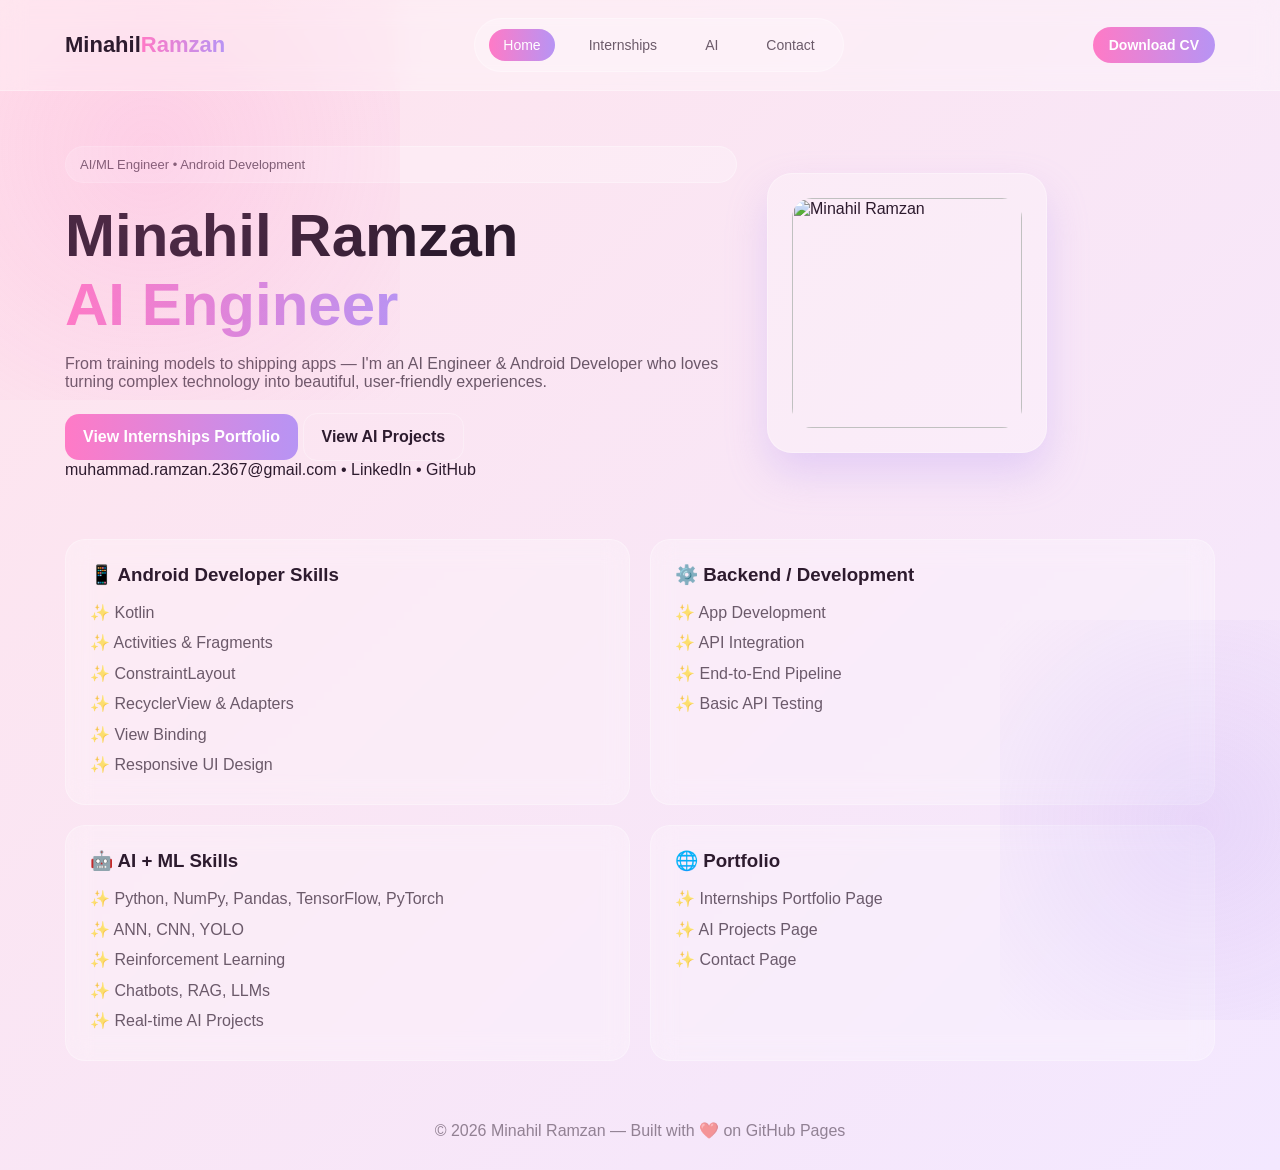
==== index.html @ 7b2426ee "Add files via upload" ====
<html lang="en">
<head>
  <meta charset="UTF-8" />
  <meta name="viewport" content="width=device-width, initial-scale=1.0" />
  <title>Minahil Ramzan | AI Engineer</title>
  <link rel="stylesheet" href="style.css" />
</head>

<body>

<!-- NAVBAR -->
<header class="header">
  <div class="nav container">
    <div class="logo">Minahil<span>Ramzan</span></div>

    <nav class="nav-links">
      <a class="active" href="index.html">Home</a>
      <a href="qa.html">Internships</a>
      <a href="ai.html">AI</a>
      <a href="contact.html">Contact</a>
    </nav>

<a class="btn small" href="MinahilRamzanCV.pdf" target="_blank">Download CV</a>  </div>
</header>

<!-- HERO -->
<main class="container">
  <section class="hero">

    <!-- LEFT -->
    <div class="hero-left">
      <p class="tag">AI/ML Engineer • Android Development</p>

      <h1>
        Minahil Ramzan<br />
        <span>AI Engineer</span>
      </h1>

      <p class="subtitle">
        From training models to shipping apps — I'm an AI Engineer & Android Developer who loves turning complex technology into beautiful, user-friendly experiences.
      </p>

      <div class="hero-actions">
        <a class="btn" href="qa.html">View Internships Portfolio</a>
        <a class="btn ghost" href="ai.html">View AI Projects</a>
      </div>

      <div class="hero-links">
        <a href="mailto:muhammad.ramzan.2367@gmail.com">muhammad.ramzan.2367@gmail.com</a>
        <span>•</span>
        <a href="https://www.linkedin.com/in/minahil-ramzan-585931273/" target="_blank">LinkedIn</a>
        <span>•</span>
        <a href="https://github.com/muhammadramzan2367-aiengineer" target="_blank">GitHub</a>
      </div>
    </div>

    <!-- RIGHT -->
    <div class="hero-right">
      <div class="profile-card">
        <img src="Profile.png" alt="Minahil Ramzan" class="profile-img" />
      </div>
    </div>

  </section>

  <!-- FEATURE CARDS -->
  <section class="grid">

    <div class="card">
      <h3>📱 Android Developer Skills</h3>
      <ul>
        <li>Kotlin</li>
        <li>Activities & Fragments</li>
        <li>ConstraintLayout</li>
        <li>RecyclerView & Adapters</li>
        <li>View Binding</li>
        <li>Responsive UI Design</li>
      </ul>
    </div>

    <div class="card">
      <h3>⚙️ Backend / Development</h3>
      <ul>
        <li>App Development</li>
        <li>API Integration</li>
        <li>End-to-End Pipeline</li>
        <li>Basic API Testing</li>
      </ul>
    </div>

    <div class="card">
      <h3>🤖 AI + ML Skills</h3>
      <ul>
        <li>Python, NumPy, Pandas, TensorFlow, PyTorch</li>
        <li>ANN, CNN, YOLO</li>
        <li>Reinforcement Learning</li>
        <li>Chatbots, RAG, LLMs</li>
        <li>Real-time AI Projects</li>
      </ul>
    </div>

    <div class="card">
      <h3>🌐 Portfolio</h3>
      <ul>
        <li>Internships Portfolio Page</li>
        <li>AI Projects Page</li>
        <li>Contact Page</li>
      </ul>
    </div>

  </section>

</main>

<!-- FOOTER -->
<footer class="footer">
  <p>© 2026 Minahil Ramzan — Built with ❤️ on GitHub Pages</p>
</footer>

</body>
</html>
---- style.css ----
*{
  margin: 0;
  padding: 0;
  box-sizing: border-box;
  font-family: 'Poppins', sans-serif;
}

:root{
  --bg: #fff0f6;
  --card: rgba(255,255,255,0.25);
  --border: rgba(255,255,255,0.3);

  --text: #2d1b2e;
  --muted: rgba(45,27,46,0.7);
  --muted2: rgba(45,27,46,0.5);

  --accent1: #ff7ac6;   /* pink */
  --accent2: #b794f4;   /* purple */
}

body{
  background: linear-gradient(135deg, #ffe4ec, #f3e8ff);
  color: var(--text);
  min-height: 100vh;
  overflow-x: hidden;
}

/* FLOATING BG ANIMATION */
body::before{
  content: "";
  position: fixed;
  width: 500px;
  height: 500px;
  background: radial-gradient(circle, #ff7ac6, transparent);
  top: -100px;
  left: -100px;
  opacity: 0.2;
  animation: float 8s infinite alternate;
}

body::after{
  content: "";
  position: fixed;
  width: 400px;
  height: 400px;
  background: radial-gradient(circle, #b794f4, transparent);
  bottom: -120px;
  right: -120px;
  opacity: 0.2;
  animation: float 10s infinite alternate;
}

@keyframes float{
  from{ transform: translateY(0px); }
  to{ transform: translateY(40px); }
}

a{
  color: inherit;
  text-decoration: none;
}

.container{
  width: 90%;
  max-width: 1150px;
  margin: 0 auto;
}

/* HEADER */
.header{
  position: sticky;
  top: 0;
  z-index: 1000;
  background: rgba(255,255,255,0.3);
  backdrop-filter: blur(12px);
  border-bottom: 1px solid var(--border);
}

.nav{
  display: flex;
  align-items: center;
  justify-content: space-between;
  padding: 18px 0;
}

.logo{
  font-size: 22px;
  font-weight: 800;
}

.logo span{
  background: linear-gradient(90deg, var(--accent1), var(--accent2));
  -webkit-background-clip: text;
  -webkit-text-fill-color: transparent;
}

/* NAV */
.nav-links{
  display: flex;
  gap: 20px;
  background: var(--card);
  border: 1px solid var(--border);
  padding: 10px 14px;
  border-radius: 999px;
}

.nav-links a{
  font-size: 14px;
  color: var(--muted);
  padding: 8px 14px;
  border-radius: 999px;
  transition: 0.3s;
}

.nav-links a:hover{
  background: rgba(255,255,255,0.4);
  color: var(--text);
}

.nav-links a.active{
  background: linear-gradient(90deg, var(--accent1), var(--accent2));
  color: white;
}

/* BUTTON */
.btn{
  display: inline-block;
  padding: 14px 18px;
  border-radius: 14px;
  background: linear-gradient(90deg, var(--accent1), var(--accent2));
  color: white;
  font-weight: 700;
  border: none;
  transition: 0.3s;
}

.btn:hover{
  transform: translateY(-4px) scale(1.03);
  box-shadow: 0 10px 25px rgba(255,122,198,0.4);
}

.btn.ghost{
  background: transparent;
  border: 1px solid var(--border);
  color: var(--text);
}

.btn.small{
  padding: 10px 16px;
  border-radius: 999px;
  font-size: 14px;
}

/* HERO */
.hero{
  display: grid;
  grid-template-columns: 1.2fr 0.8fr;
  gap: 30px;
  padding: 55px 0 30px;
  align-items: center;
}

.tag{
  background: var(--card);
  border: 1px solid var(--border);
  padding: 10px 14px;
  border-radius: 999px;
  font-size: 13px;
  color: var(--muted);
  margin-bottom: 18px;
}

.hero h1{
  font-size: 60px;
  margin-bottom: 16px;
  animation: fadeUp 1s ease;
}

.hero h1 span{
  background: linear-gradient(90deg, var(--accent1), var(--accent2));
  -webkit-background-clip: text;
  -webkit-text-fill-color: transparent;
}

.subtitle{
  font-size: 16px;
  color: var(--muted);
  margin-bottom: 22px;
  animation: fadeUp 1.2s ease;
}

@keyframes fadeUp{
  from{
    opacity: 0;
    transform: translateY(20px);
  }
  to{
    opacity: 1;
    transform: translateY(0);
  }
}

/* PROFILE */
.profile-card{
  width: 280px;
  height: 280px;
  border-radius: 25px;
  background: var(--card);
  border: 1px solid var(--border);
  display: flex;
  justify-content: center;
  align-items: center;
  box-shadow: 0 20px 40px rgba(183,148,244,0.3);
  animation: floatCard 4s ease-in-out infinite;
}

@keyframes floatCard{
  0%,100%{ transform: translateY(0); }
  50%{ transform: translateY(-10px); }
}

.profile-img{
  width: 230px;
  height: 230px;
  border-radius: 20px;
  object-fit: cover;
}

/* GRID */
.grid{
  display: grid;
  grid-template-columns: repeat(2, 1fr);
  gap: 20px;
  padding: 30px 0;
}

.card{
  background: var(--card);
  border: 1px solid var(--border);
  backdrop-filter: blur(12px);
  border-radius: 20px;
  padding: 24px;
  transition: 0.4s;
  position: relative;
  overflow: hidden;
}

.card::before{
  content: "";
  position: absolute;
  width: 100%;
  height: 100%;
  background: linear-gradient(120deg, transparent, rgba(255,255,255,0.4), transparent);
  left: -100%;
  transition: 0.5s;
}

.card:hover::before{
  left: 100%;
}

.card:hover{
  transform: translateY(-8px) scale(1.02);
  box-shadow: 0 20px 40px rgba(255,122,198,0.3);
}

.card h3{
  margin-bottom: 12px;
}

.card ul{
  list-style: none;
  color: var(--muted);
  line-height: 1.9;
}

.card ul li::before{
  content: "✨ ";
}

/* FOOTER */
.footer{
  text-align: center;
  padding: 30px;
  color: var(--muted2);
}

/* RESPONSIVE */
@media(max-width:900px){
  .hero{
    grid-template-columns: 1fr;
  }

  .grid{
    grid-template-columns: 1fr;
  }

  .nav-links{
    display: none;
  }

  .hero h1{
    font-size: 42px;
  }
}
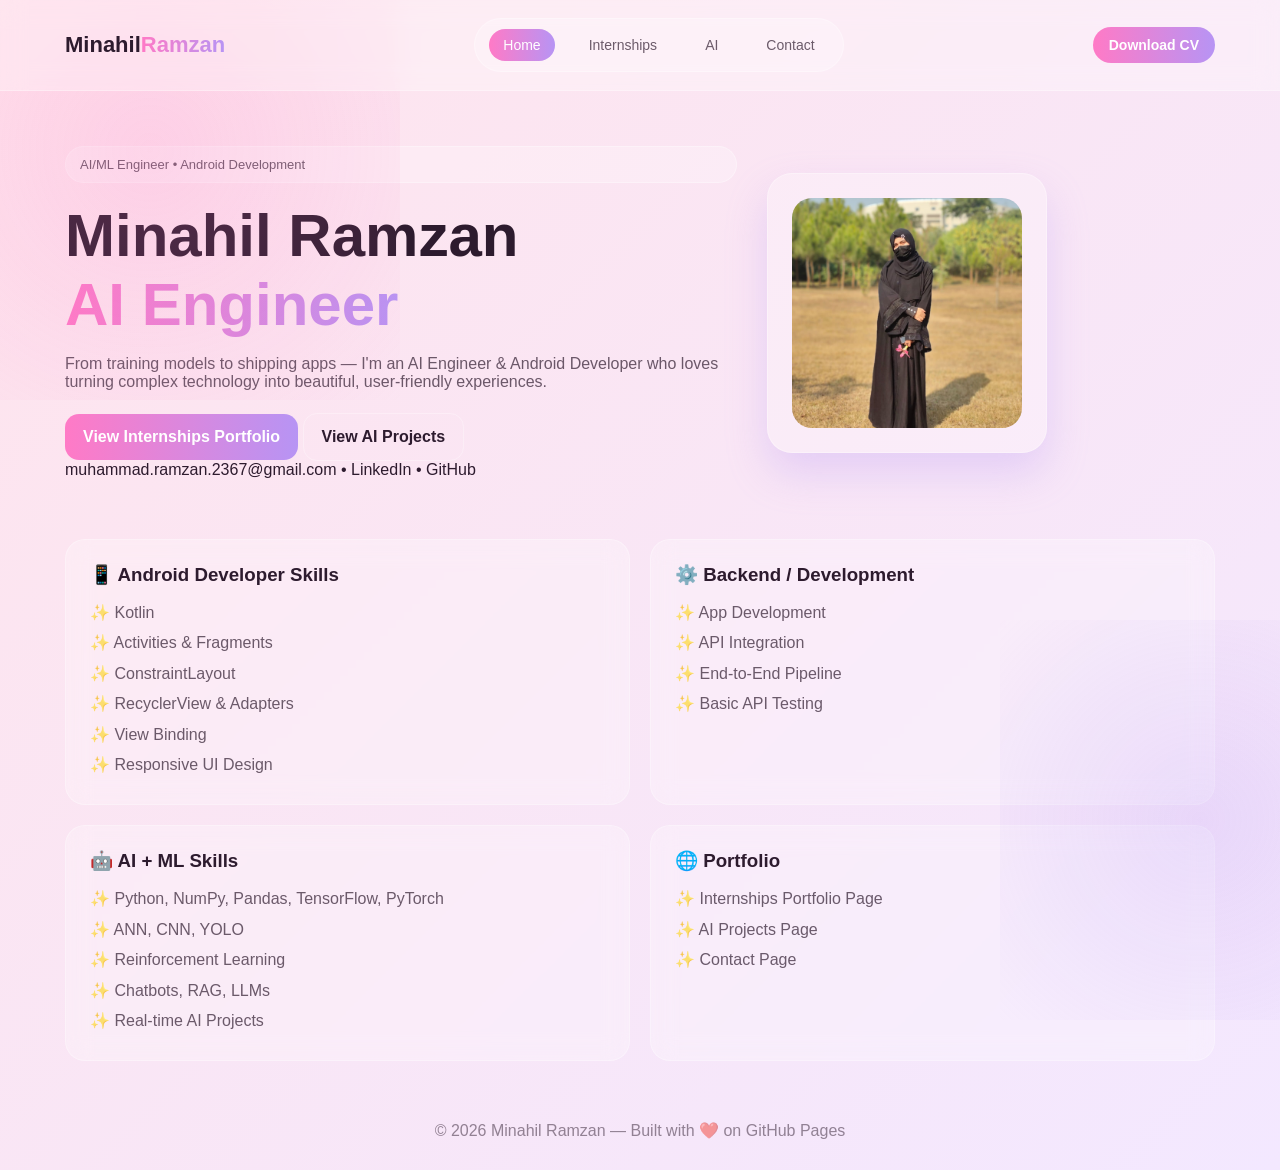
==== commit 8a37e310: "Update index.html" ====
--- a/index.html
+++ b/index.html
@@ -57,7 +57,7 @@
     <!-- RIGHT -->
     <div class="hero-right">
       <div class="profile-card">
-        <img src="Profile.png" alt="Minahil Ramzan" class="profile-img" />
+        <img src="profile.png" alt="Minahil Ramzan" class="profile-img" />
       </div>
     </div>
 
